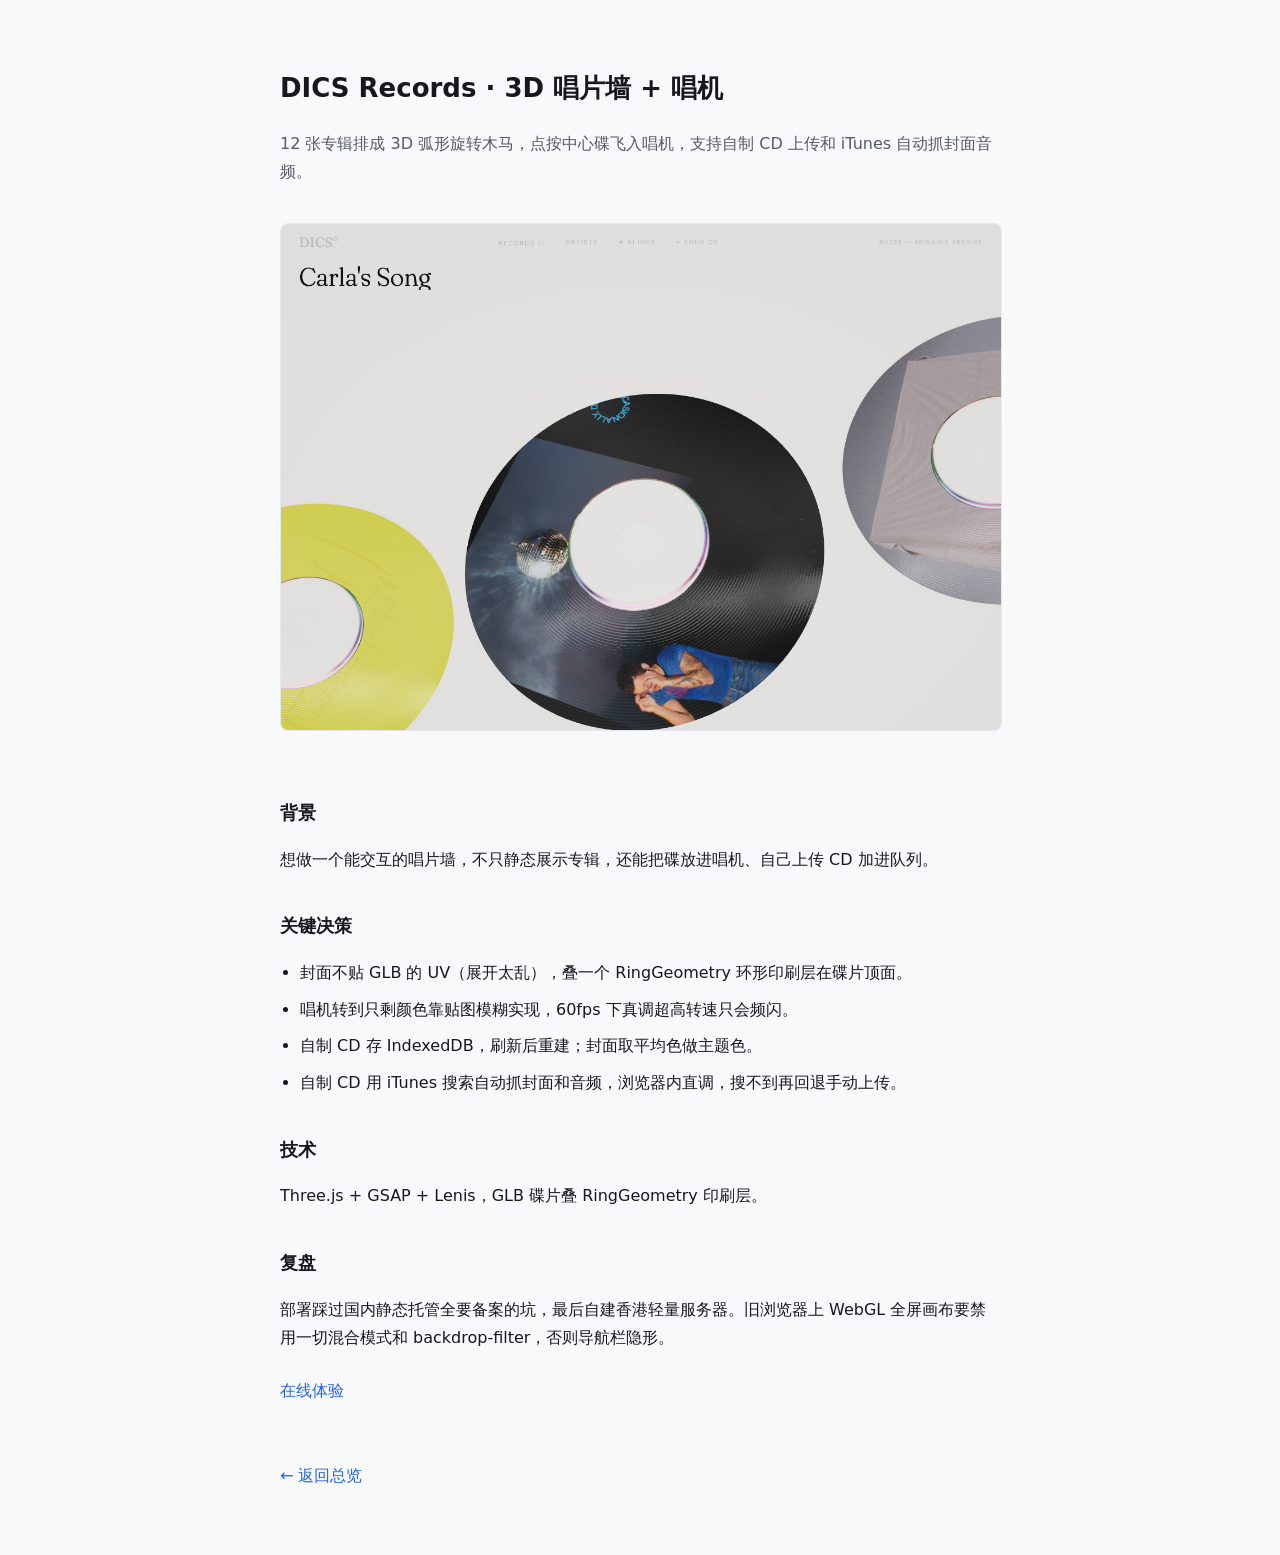
==== dics.html @ a825ac9e "添加四个项目独立介绍页 Co-Authored-By: Claude Code <noreply@anthropic.com>" ====
<!DOCTYPE html>
<html lang="zh-CN">
<head>
<meta charset="UTF-8">
<meta name="viewport" content="width=device-width, initial-scale=1.0">
<title>DICS Records · 作品集</title>
<style>
  body { font-family: -apple-system, "PingFang SC", "Microsoft YaHei", system-ui, sans-serif; max-width: 720px; margin: 0 auto; padding: 48px 24px; background: #f8f9fb; color: #16181d; line-height: 1.8; }
  h1 { font-size: 26px; }
  .lead { color: #555a63; margin-top: 8px; }
  h2 { margin-top: 36px; font-size: 18px; }
  img { width: 100%; border-radius: 8px; margin: 20px 0; border: 1px solid #e6e8ed; }
  ul { padding-left: 20px; }
  li { margin: 8px 0; }
  a { color: #2563eb; text-decoration: none; }
  a:hover { text-decoration: underline; }
  .back { display: inline-block; margin-top: 40px; }
  .links { margin-top: 24px; }
</style>
</head>
<body>

<h1>DICS Records · 3D 唱片墙 + 唱机</h1>
<p class="lead">12 张专辑排成 3D 弧形旋转木马，点按中心碟飞入唱机，支持自制 CD 上传和 iTunes 自动抓封面音频。</p>

<img src="shots/dics-home.png" alt="DICS Records 唱片墙">

<h2>背景</h2>
<p>想做一个能交互的唱片墙，不只静态展示专辑，还能把碟放进唱机、自己上传 CD 加进队列。</p>

<h2>关键决策</h2>
<ul>
  <li>封面不贴 GLB 的 UV（展开太乱），叠一个 RingGeometry 环形印刷层在碟片顶面。</li>
  <li>唱机转到只剩颜色靠贴图模糊实现，60fps 下真调超高转速只会频闪。</li>
  <li>自制 CD 存 IndexedDB，刷新后重建；封面取平均色做主题色。</li>
  <li>自制 CD 用 iTunes 搜索自动抓封面和音频，浏览器内直调，搜不到再回退手动上传。</li>
</ul>

<h2>技术</h2>
<p>Three.js + GSAP + Lenis，GLB 碟片叠 RingGeometry 印刷层。</p>

<h2>复盘</h2>
<p>部署踩过国内静态托管全要备案的坑，最后自建香港轻量服务器。旧浏览器上 WebGL 全屏画布要禁用一切混合模式和 backdrop-filter，否则导航栏隐形。</p>

<p class="links"><a href="http://119.28.16.198">在线体验</a></p>
<p class="back"><a href="index.html">← 返回总览</a></p>

</body>
</html>
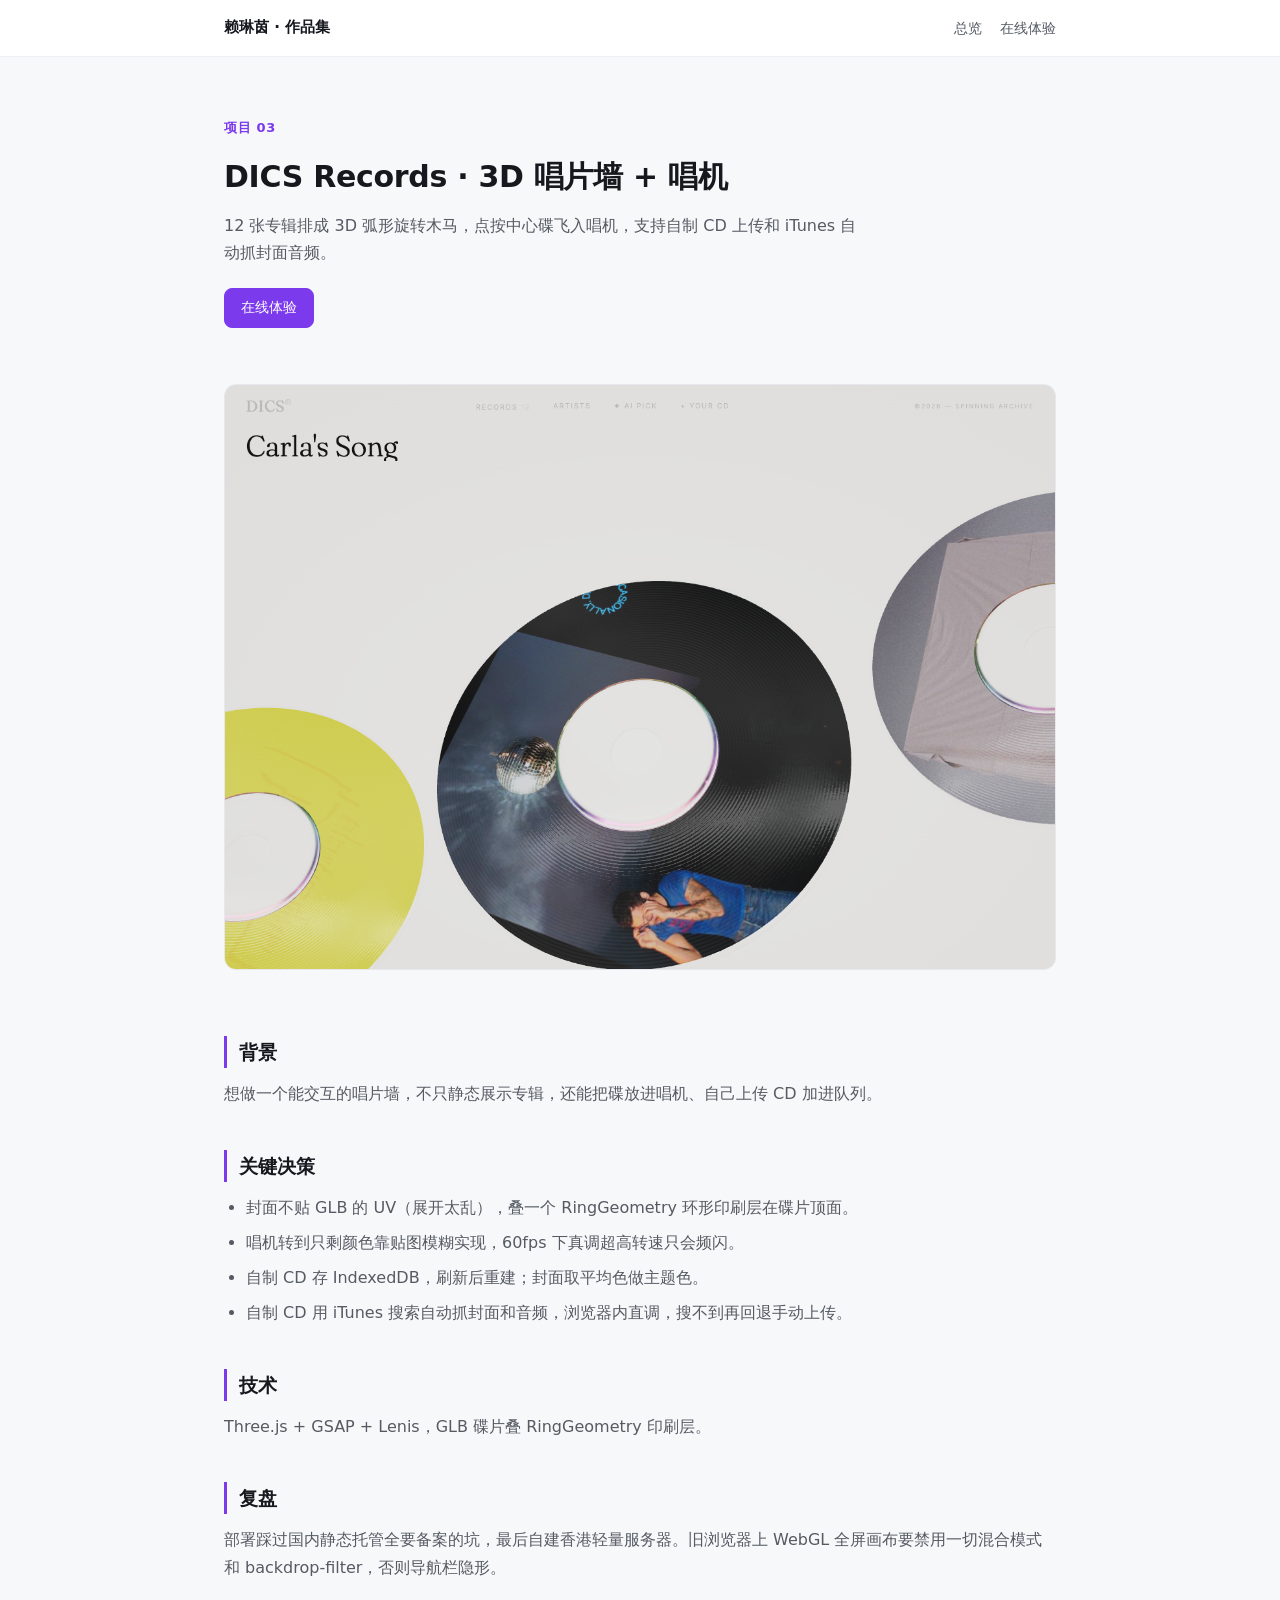
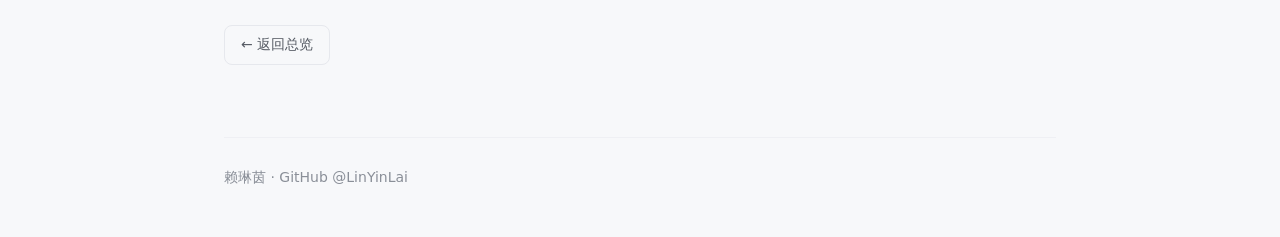
==== commit 6546d23e: "重写 README 并重新设计作品集页面样式 Co-Authored-By: Claude Code <noreply@anthropic.com>" ====
--- a/dics.html
+++ b/dics.html
@@ -3,47 +3,53 @@
 <head>
 <meta charset="UTF-8">
 <meta name="viewport" content="width=device-width, initial-scale=1.0">
-<title>DICS Records · 作品集</title>
-<style>
-  body { font-family: -apple-system, "PingFang SC", "Microsoft YaHei", system-ui, sans-serif; max-width: 720px; margin: 0 auto; padding: 48px 24px; background: #f8f9fb; color: #16181d; line-height: 1.8; }
-  h1 { font-size: 26px; }
-  .lead { color: #555a63; margin-top: 8px; }
-  h2 { margin-top: 36px; font-size: 18px; }
-  img { width: 100%; border-radius: 8px; margin: 20px 0; border: 1px solid #e6e8ed; }
-  ul { padding-left: 20px; }
-  li { margin: 8px 0; }
-  a { color: #2563eb; text-decoration: none; }
-  a:hover { text-decoration: underline; }
-  .back { display: inline-block; margin-top: 40px; }
-  .links { margin-top: 24px; }
-</style>
+<title>DICS Records · 赖琳茵作品集</title>
+<link rel="stylesheet" href="style.css">
 </head>
-<body>
+<body style="--accent:#7c3aed">
 
-<h1>DICS Records · 3D 唱片墙 + 唱机</h1>
-<p class="lead">12 张专辑排成 3D 弧形旋转木马，点按中心碟飞入唱机，支持自制 CD 上传和 iTunes 自动抓封面音频。</p>
+<nav class="nav">
+  <div class="nav-inner">
+    <a class="brand" href="index.html">赖琳茵 · 作品集</a>
+    <span class="nav-links"><a href="index.html">总览</a><a href="http://119.28.16.198">在线体验</a></span>
+  </div>
+</nav>
 
-<img src="shots/dics-home.png" alt="DICS Records 唱片墙">
+<div class="container">
+  <header class="page-hero">
+    <span class="eyebrow">项目 03</span>
+    <h1>DICS Records · 3D 唱片墙 + 唱机</h1>
+    <p class="lead">12 张专辑排成 3D 弧形旋转木马，点按中心碟飞入唱机，支持自制 CD 上传和 iTunes 自动抓封面音频。</p>
+    <div class="actions">
+      <a class="btn primary" href="http://119.28.16.198">在线体验</a>
+    </div>
+  </header>
 
-<h2>背景</h2>
-<p>想做一个能交互的唱片墙，不只静态展示专辑，还能把碟放进唱机、自己上传 CD 加进队列。</p>
+  <div class="page-body">
+    <img src="shots/dics-home.png" alt="DICS Records 唱片墙">
 
-<h2>关键决策</h2>
-<ul>
-  <li>封面不贴 GLB 的 UV（展开太乱），叠一个 RingGeometry 环形印刷层在碟片顶面。</li>
-  <li>唱机转到只剩颜色靠贴图模糊实现，60fps 下真调超高转速只会频闪。</li>
-  <li>自制 CD 存 IndexedDB，刷新后重建；封面取平均色做主题色。</li>
-  <li>自制 CD 用 iTunes 搜索自动抓封面和音频，浏览器内直调，搜不到再回退手动上传。</li>
-</ul>
+    <h2>背景</h2>
+    <p>想做一个能交互的唱片墙，不只静态展示专辑，还能把碟放进唱机、自己上传 CD 加进队列。</p>
 
-<h2>技术</h2>
-<p>Three.js + GSAP + Lenis，GLB 碟片叠 RingGeometry 印刷层。</p>
+    <h2>关键决策</h2>
+    <ul>
+      <li>封面不贴 GLB 的 UV（展开太乱），叠一个 RingGeometry 环形印刷层在碟片顶面。</li>
+      <li>唱机转到只剩颜色靠贴图模糊实现，60fps 下真调超高转速只会频闪。</li>
+      <li>自制 CD 存 IndexedDB，刷新后重建；封面取平均色做主题色。</li>
+      <li>自制 CD 用 iTunes 搜索自动抓封面和音频，浏览器内直调，搜不到再回退手动上传。</li>
+    </ul>
 
-<h2>复盘</h2>
-<p>部署踩过国内静态托管全要备案的坑，最后自建香港轻量服务器。旧浏览器上 WebGL 全屏画布要禁用一切混合模式和 backdrop-filter，否则导航栏隐形。</p>
+    <h2>技术</h2>
+    <p>Three.js + GSAP + Lenis，GLB 碟片叠 RingGeometry 印刷层。</p>
 
-<p class="links"><a href="http://119.28.16.198">在线体验</a></p>
-<p class="back"><a href="index.html">← 返回总览</a></p>
+    <h2>复盘</h2>
+    <p>部署踩过国内静态托管全要备案的坑，最后自建香港轻量服务器。旧浏览器上 WebGL 全屏画布要禁用一切混合模式和 backdrop-filter，否则导航栏隐形。</p>
+
+    <a class="btn back" href="index.html">← 返回总览</a>
+  </div>
+
+  <footer>赖琳茵 · GitHub @LinYinLai</footer>
+</div>
 
 </body>
 </html>
--- a/style.css
+++ b/style.css
@@ -0,0 +1,119 @@
+:root {
+  --ink: #16181d;
+  --ink-2: #555a63;
+  --ink-3: #8a8f98;
+  --bg: #f7f8fa;
+  --surface: #ffffff;
+  --border: #e6e8ed;
+  --border-light: #eff0f4;
+  --accent: #2563eb;
+  --radius: 12px;
+  --shadow-sm: 0 1px 2px rgba(16, 24, 40, .05);
+  --shadow-md: 0 6px 20px rgba(16, 24, 40, .07);
+}
+
+* { box-sizing: border-box; margin: 0; padding: 0; }
+
+body {
+  font-family: -apple-system, BlinkMacSystemFont, "PingFang SC", "Hiragino Sans GB", "Microsoft YaHei", system-ui, sans-serif;
+  background: var(--bg);
+  color: var(--ink);
+  line-height: 1.7;
+  -webkit-font-smoothing: antialiased;
+}
+
+a { color: var(--accent); text-decoration: none; }
+a:hover { text-decoration: underline; }
+
+.container { max-width: 880px; margin: 0 auto; padding: 0 24px; }
+
+/* 顶部导航 */
+.nav {
+  position: sticky; top: 0; z-index: 10;
+  background: rgba(255, 255, 255, .92);
+  backdrop-filter: blur(8px);
+  border-bottom: 1px solid var(--border-light);
+}
+.nav-inner {
+  max-width: 880px; margin: 0 auto; padding: 0 24px;
+  height: 56px;
+  display: flex; align-items: center; justify-content: space-between;
+}
+.brand { font-weight: 700; color: var(--ink); font-size: 15px; }
+.brand:hover { text-decoration: none; }
+.nav-links a { color: var(--ink-2); font-size: 14px; margin-left: 18px; }
+.nav-links a:hover { color: var(--accent); }
+
+/* hero（总览页头部） */
+.hero { padding: 72px 0 44px; }
+.eyebrow {
+  display: inline-block; font-size: 13px; font-weight: 700;
+  color: var(--accent); letter-spacing: .05em; margin-bottom: 12px;
+}
+.hero h1 { font-size: 36px; font-weight: 700; letter-spacing: -.01em; }
+.hero .tagline { margin-top: 10px; font-size: 18px; color: var(--ink-2); }
+.hero .story { margin-top: 8px; color: var(--ink-2); max-width: 620px; }
+
+/* 项目卡片 */
+.projects { display: grid; gap: 28px; padding: 8px 0 64px; }
+.card {
+  background: var(--surface);
+  border: 1px solid var(--border);
+  border-left: 4px solid var(--accent);
+  border-radius: var(--radius);
+  overflow: hidden;
+  box-shadow: var(--shadow-sm);
+  transition: box-shadow .15s ease;
+}
+.card:hover { box-shadow: var(--shadow-md); }
+.card .shot {
+  width: 100%; display: block; aspect-ratio: 16 / 10; object-fit: cover;
+  border-bottom: 1px solid var(--border-light);
+}
+.card-body { padding: 22px 24px 24px; }
+.card-num { font-size: 13px; font-weight: 700; color: var(--accent); letter-spacing: .05em; }
+.card h2 { font-size: 20px; font-weight: 650; margin-top: 4px; }
+.card h2 a { color: var(--ink); }
+.card h2 a:hover { color: var(--accent); text-decoration: none; }
+.card .desc { margin-top: 8px; color: var(--ink-2); font-size: 15px; }
+
+/* 技术标签 */
+.chips { margin-top: 14px; }
+.chip {
+  display: inline-block; padding: 3px 10px; border-radius: 999px;
+  background: #f0f1f4; color: var(--ink-2); font-size: 12px; margin: 0 6px 6px 0;
+}
+
+/* 按钮 */
+.actions { margin-top: 18px; }
+.btn {
+  display: inline-block; padding: 7px 16px; border-radius: 8px;
+  border: 1px solid var(--border); color: var(--ink-2);
+  font-size: 14px; font-weight: 500; margin: 0 10px 8px 0;
+  transition: border-color .12s ease, color .12s ease, filter .12s ease;
+}
+.btn:hover { border-color: var(--accent); color: var(--accent); text-decoration: none; }
+.btn.primary { background: var(--accent); border-color: var(--accent); color: #fff; }
+.btn.primary:hover { filter: brightness(1.08); text-decoration: none; }
+
+/* 详情页 */
+.page-hero { padding: 56px 0 12px; }
+.page-hero h1 { font-size: 30px; font-weight: 700; letter-spacing: -.01em; }
+.page-hero .lead { margin-top: 10px; color: var(--ink-2); font-size: 16px; max-width: 640px; }
+.page-hero .actions { margin-top: 22px; }
+
+.page-body { padding: 20px 0 64px; }
+.page-body img { width: 100%; border-radius: var(--radius); margin: 16px 0; border: 1px solid var(--border); }
+.page-body h2 {
+  font-size: 19px; font-weight: 650; margin-top: 42px; padding-left: 12px;
+  border-left: 3px solid var(--accent);
+}
+.page-body p { margin-top: 12px; color: var(--ink-2); }
+.page-body ul { margin-top: 12px; padding-left: 22px; }
+.page-body li { margin: 8px 0; color: var(--ink-2); }
+.back { margin-top: 44px; }
+
+footer {
+  border-top: 1px solid var(--border-light);
+  padding: 28px 0 48px; color: var(--ink-3); font-size: 14px;
+}
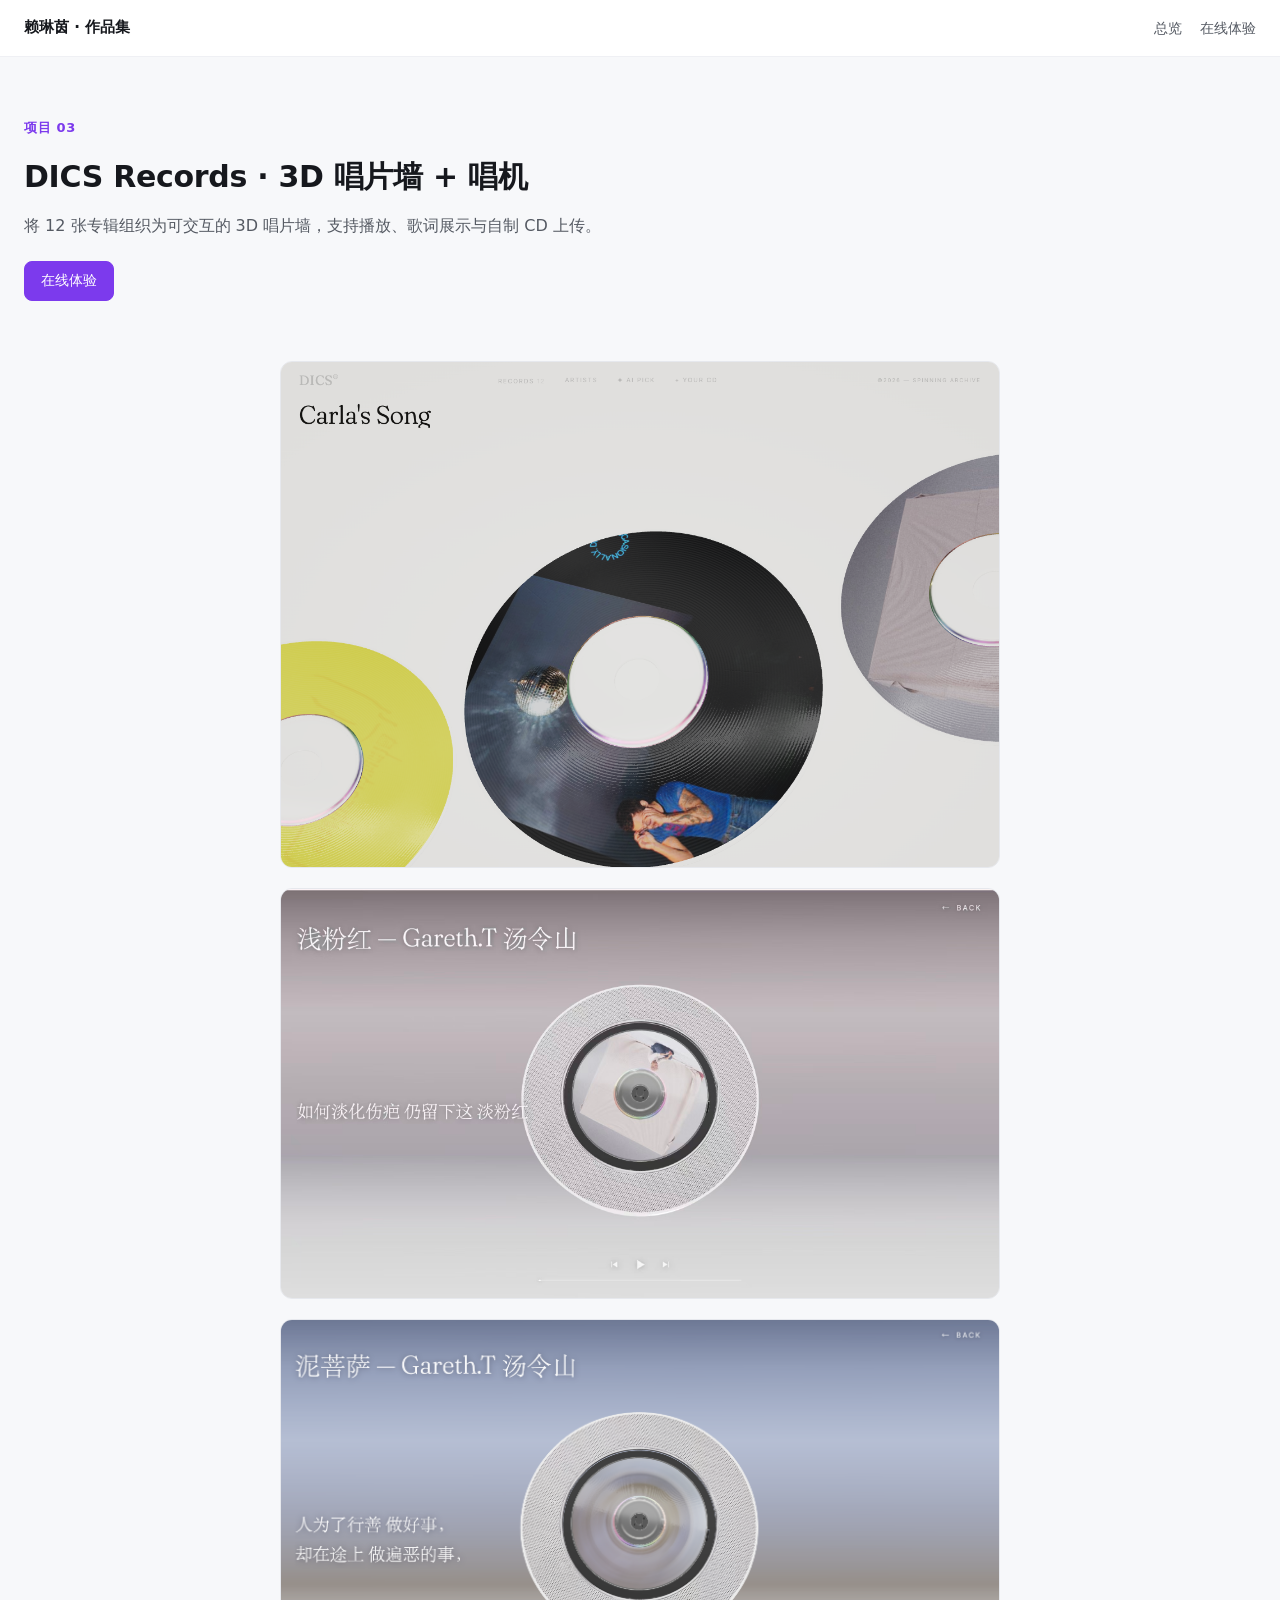
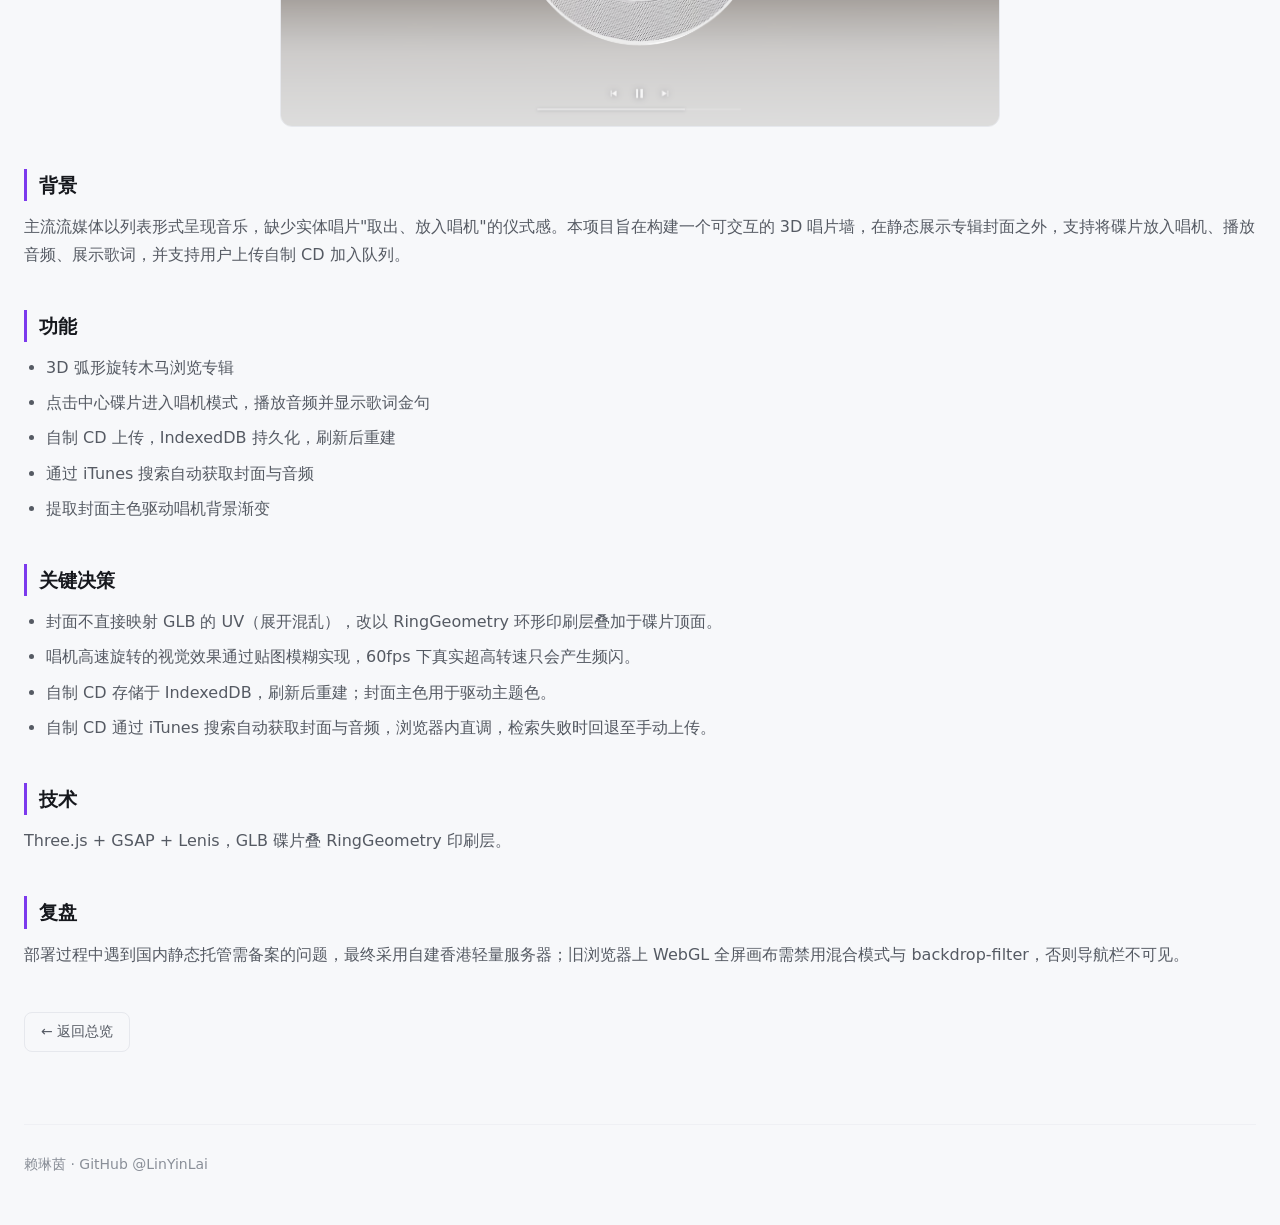
==== commit 599223c0: "完善作品集：文字改正式、卡片堆布局与参数、补充截图 Co-Authored-By: Claude Code <noreply@anthropic.com>" ====
--- a/dics.html
+++ b/dics.html
@@ -19,7 +19,7 @@
   <header class="page-hero">
     <span class="eyebrow">项目 03</span>
     <h1>DICS Records · 3D 唱片墙 + 唱机</h1>
-    <p class="lead">12 张专辑排成 3D 弧形旋转木马，点按中心碟飞入唱机，支持自制 CD 上传和 iTunes 自动抓封面音频。</p>
+    <p class="lead">将 12 张专辑组织为可交互的 3D 唱片墙，支持播放、歌词展示与自制 CD 上传。</p>
     <div class="actions">
       <a class="btn primary" href="http://119.28.16.198">在线体验</a>
     </div>
@@ -27,23 +27,34 @@
 
   <div class="page-body">
     <img src="shots/dics-home.png" alt="DICS Records 唱片墙">
+    <img src="shots/dics-play.png" alt="唱机播放中，显示歌词">
+    <img src="shots/dics-pause.png" alt="唱机暂停">
 
     <h2>背景</h2>
-    <p>想做一个能交互的唱片墙，不只静态展示专辑，还能把碟放进唱机、自己上传 CD 加进队列。</p>
+    <p>主流流媒体以列表形式呈现音乐，缺少实体唱片"取出、放入唱机"的仪式感。本项目旨在构建一个可交互的 3D 唱片墙，在静态展示专辑封面之外，支持将碟片放入唱机、播放音频、展示歌词，并支持用户上传自制 CD 加入队列。</p>
+
+    <h2>功能</h2>
+    <ul>
+      <li>3D 弧形旋转木马浏览专辑</li>
+      <li>点击中心碟片进入唱机模式，播放音频并显示歌词金句</li>
+      <li>自制 CD 上传，IndexedDB 持久化，刷新后重建</li>
+      <li>通过 iTunes 搜索自动获取封面与音频</li>
+      <li>提取封面主色驱动唱机背景渐变</li>
+    </ul>
 
     <h2>关键决策</h2>
     <ul>
-      <li>封面不贴 GLB 的 UV（展开太乱），叠一个 RingGeometry 环形印刷层在碟片顶面。</li>
-      <li>唱机转到只剩颜色靠贴图模糊实现，60fps 下真调超高转速只会频闪。</li>
-      <li>自制 CD 存 IndexedDB，刷新后重建；封面取平均色做主题色。</li>
-      <li>自制 CD 用 iTunes 搜索自动抓封面和音频，浏览器内直调，搜不到再回退手动上传。</li>
+      <li>封面不直接映射 GLB 的 UV（展开混乱），改以 RingGeometry 环形印刷层叠加于碟片顶面。</li>
+      <li>唱机高速旋转的视觉效果通过贴图模糊实现，60fps 下真实超高转速只会产生频闪。</li>
+      <li>自制 CD 存储于 IndexedDB，刷新后重建；封面主色用于驱动主题色。</li>
+      <li>自制 CD 通过 iTunes 搜索自动获取封面与音频，浏览器内直调，检索失败时回退至手动上传。</li>
     </ul>
 
     <h2>技术</h2>
     <p>Three.js + GSAP + Lenis，GLB 碟片叠 RingGeometry 印刷层。</p>
 
     <h2>复盘</h2>
-    <p>部署踩过国内静态托管全要备案的坑，最后自建香港轻量服务器。旧浏览器上 WebGL 全屏画布要禁用一切混合模式和 backdrop-filter，否则导航栏隐形。</p>
+    <p>部署过程中遇到国内静态托管需备案的问题，最终采用自建香港轻量服务器；旧浏览器上 WebGL 全屏画布需禁用混合模式与 backdrop-filter，否则导航栏不可见。</p>
 
     <a class="btn back" href="index.html">← 返回总览</a>
   </div>
--- a/style.css
+++ b/style.css
@@ -25,7 +25,7 @@
 a { color: var(--accent); text-decoration: none; }
 a:hover { text-decoration: underline; }
 
-.container { max-width: 880px; margin: 0 auto; padding: 0 24px; }
+.container { max-width: 1500px; margin: 0 auto; padding: 0 24px; }
 
 /* 顶部导航 */
 .nav {
@@ -35,7 +35,7 @@
   border-bottom: 1px solid var(--border-light);
 }
 .nav-inner {
-  max-width: 880px; margin: 0 auto; padding: 0 24px;
+  max-width: 1500px; margin: 0 auto; padding: 0 24px;
   height: 56px;
   display: flex; align-items: center; justify-content: space-between;
 }
@@ -103,7 +103,7 @@
 .page-hero .actions { margin-top: 22px; }
 
 .page-body { padding: 20px 0 64px; }
-.page-body img { width: 100%; border-radius: var(--radius); margin: 16px 0; border: 1px solid var(--border); }
+.page-body img { display: block; max-width: 720px; width: 100%; margin: 20px auto; border-radius: var(--radius); border: 1px solid var(--border); }
 .page-body h2 {
   font-size: 19px; font-weight: 650; margin-top: 42px; padding-left: 12px;
   border-left: 3px solid var(--accent);
